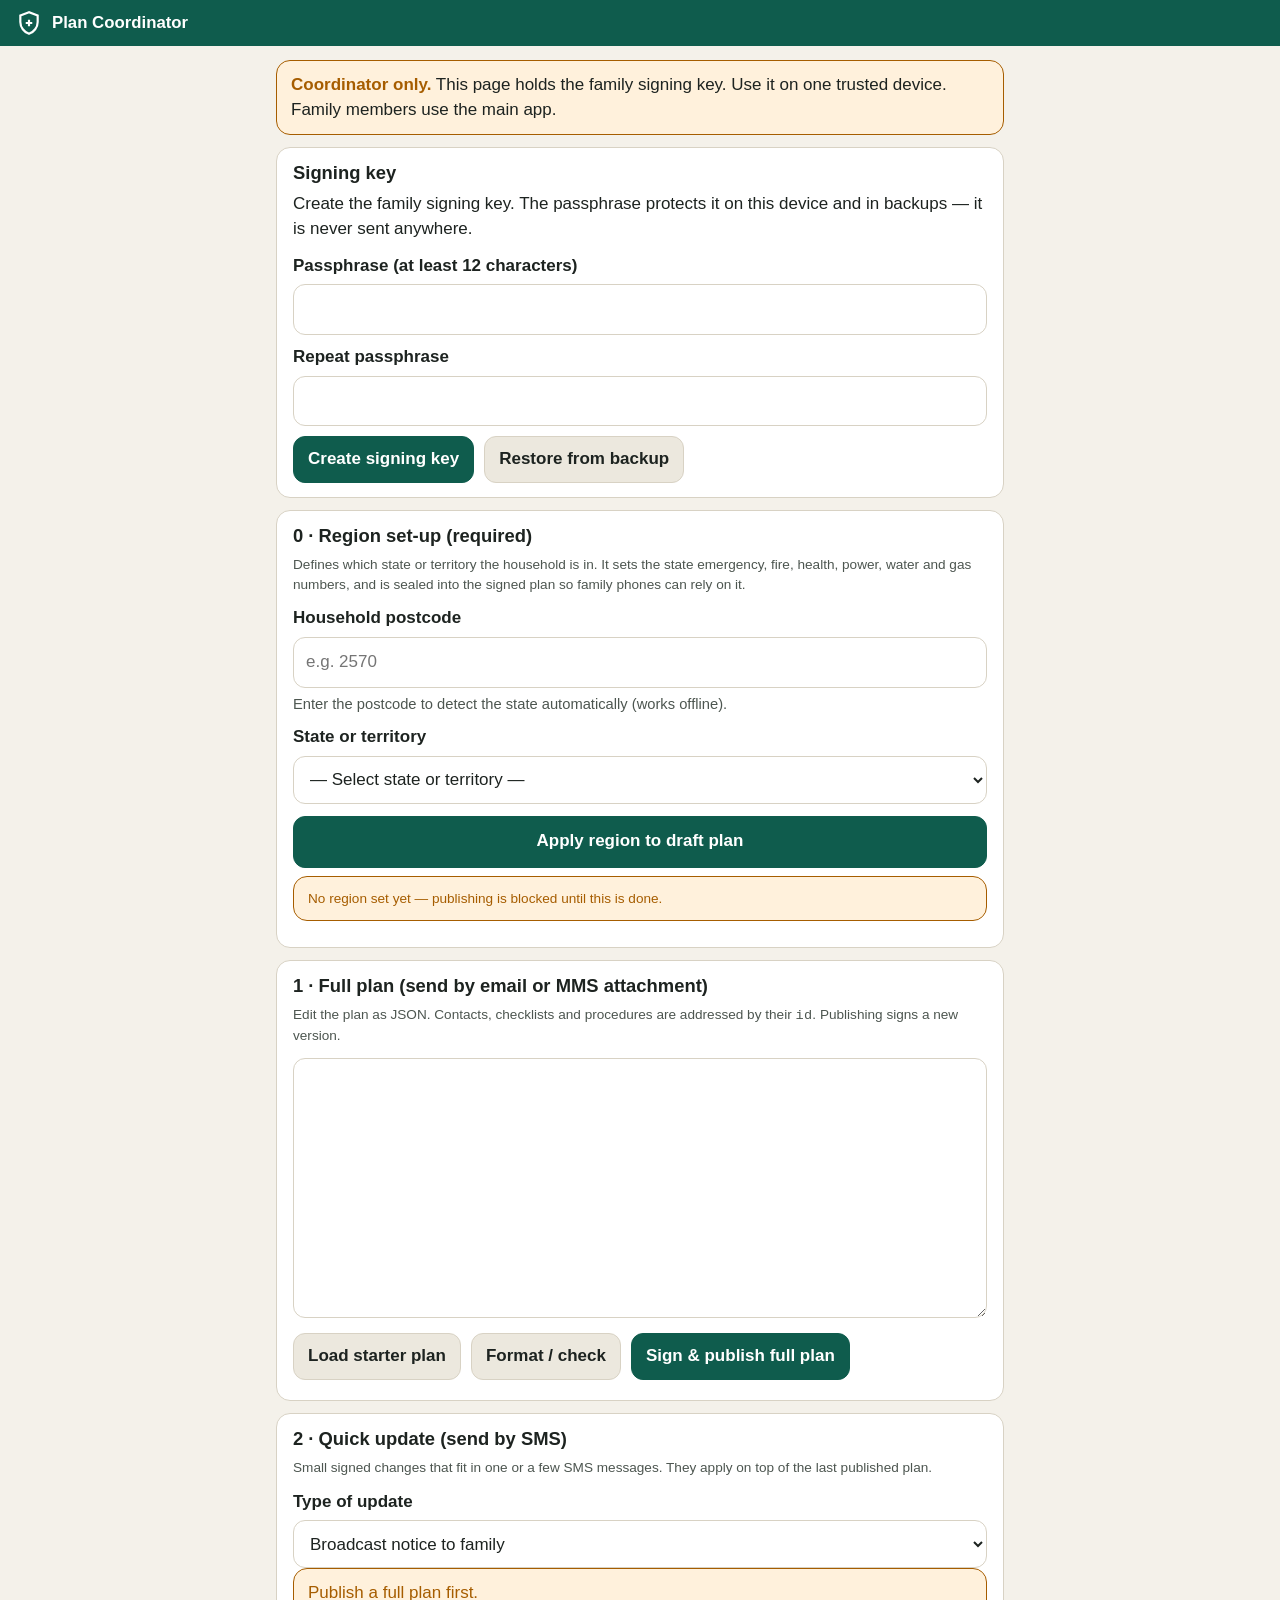
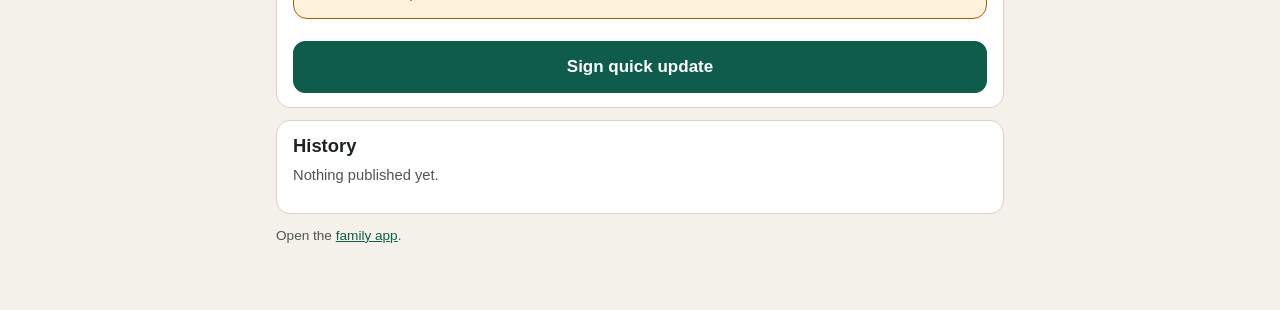
==== coordinator.html @ 1589eb36 "Family Cyber Ready v1.2 — offline family incident plan PWA Co-Authored-By: Claude Opus 5.5 <noreply@" ====
<!doctype html>
<html lang="en-AU">
<head>
<meta charset="utf-8">
<meta name="viewport" content="width=device-width, initial-scale=1, viewport-fit=cover">
<title>Plan Coordinator</title>
<meta name="theme-color" content="#0f5c4d">
<meta name="robots" content="noindex">
<meta http-equiv="Content-Security-Policy" content="default-src 'self'; script-src 'self'; style-src 'self' 'unsafe-inline'; img-src 'self' data:; connect-src 'self'; object-src 'none'; base-uri 'none'">
<link rel="icon" href="icons/icon-192.png">
<link rel="stylesheet" href="styles.css">
<style>body{padding-bottom:30px} textarea.code{font-family:ui-monospace,Menlo,Consolas,monospace;font-size:13px;min-height:260px} textarea.out{font-family:ui-monospace,Menlo,Consolas,monospace;font-size:12px;min-height:110px;word-break:break-all}</style>
</head>
<body>
<header class="top">
  <svg width="26" height="26" viewBox="0 0 24 24" fill="none" stroke="currentColor" stroke-width="2" aria-hidden="true"><path d="M12 2 4 5v6c0 5 3.4 9.4 8 11 4.6-1.6 8-6 8-11V5l-8-3z"/><path d="M9 12h6M12 9v6"/></svg>
  <div class="title">Plan Coordinator</div>
  <div class="ver" id="hdr"></div>
</header>
<main>
  <div class="banner warn"><b>Coordinator only.</b> <span class="t">This page holds the family signing key. Use it on one trusted device. Family members use the main app.</span></div>

  <section class="card" id="keycard"></section>

  <section class="card" id="regioncard">
    <h2>0 · Region set-up (required)</h2>
    <p class="muted small">Defines which state or territory the household is in. It sets the state emergency, fire, health, power, water and gas numbers, and is sealed into the signed plan so family phones can rely on it.</p>
    <label class="field" for="rpost">Household postcode</label>
    <input type="text" id="rpost" inputmode="numeric" maxlength="4" placeholder="e.g. 2570" autocomplete="postal-code">
    <div id="rdetect" class="small" style="margin-top:6px"></div>
    <label class="field" for="rstate">State or territory</label>
    <select id="rstate"></select>
    <div id="rproviders"></div>
    <button class="primary block" style="margin-top:12px" data-act="applyregion">Apply region to draft plan</button>
    <div id="rstatus" class="small" style="margin-top:8px"></div>
  </section>

  <section class="card" id="plancard">
    <h2>1 · Full plan (send by email or MMS attachment)</h2>
    <p class="muted small">Edit the plan as JSON. Contacts, checklists and procedures are addressed by their <span class="mono">id</span>. Publishing signs a new version.</p>
    <textarea class="code" id="draft" spellcheck="false" autocapitalize="off"></textarea>
    <div class="row wrap" style="margin-top:8px">
      <button data-act="starter">Load starter plan</button>
      <button data-act="format">Format / check</button>
      <button class="primary" data-act="publish">Sign &amp; publish full plan</button>
    </div>
    <div id="draftmsg" class="small" style="margin-top:6px"></div>
  </section>

  <section class="card" id="quickcard">
    <h2>2 · Quick update (send by SMS)</h2>
    <p class="muted small">Small signed changes that fit in one or a few SMS messages. They apply on top of the last published plan.</p>
    <label class="field" for="qtype">Type of update</label>
    <select id="qtype">
      <option value="notice">Broadcast notice to family</option>
      <option value="phone">Change a contact's phone number</option>
      <option value="meet">Change the active meeting point</option>
      <option value="raw">Advanced: raw operations</option>
    </select>
    <div id="qform"></div>
    <button class="primary block" style="margin-top:10px" data-act="quick">Sign quick update</button>
  </section>

  <section class="card hidden" id="outcard">
    <h2 id="outtitle">Signed output</h2>
    <div id="outmeta" class="small muted"></div>
    <textarea class="out" id="out" readonly></textarea>
    <div class="row wrap" style="margin-top:8px">
      <button data-act="copy">Copy</button>
      <button data-act="share">Share…</button>
      <button data-act="savefile">Save .fcr file</button>
      <a class="btn" id="smslink" href="#">Open SMS</a>
      <a class="btn" id="maillink" href="#">Open email</a>
    </div>
    <p class="small muted" style="margin-top:8px">Send full plans as an <b>attachment</b> (the .fcr file). Send quick updates as SMS text. Family apps reject anything not signed by this key, so the channel itself does not need to be trusted.</p>
  </section>

  <section class="card"><h2>History</h2><div id="history" class="small"></div></section>
  <p class="small muted">Open the <a href="./">family app</a>.</p>
</main>
<script src="fcr-core.js"></script>
<script src="starter-plan.js"></script>
<script src="regions.js"></script>
<script src="coordinator.js"></script>
</body>
</html>
---- styles.css ----
:root {
  --bg: #f4f1ea; --surface: #ffffff; --surface-2: #ece8de; --ink: #1d2320; --ink-2: #4d5650; --line: #d8d2c4;
  --accent: #0f5c4d; --accent-ink: #ffffff; --warn: #a65d00; --warn-bg: #fff1dc; --urgent: #b3261e; --urgent-bg: #fde7e5;
  --ok: #1f7a3a; --ok-bg: #e2f3e6; --info-bg: #e3eef0;
  --radius: 14px; --tap: 52px;
  font-family: -apple-system, "SF Pro Text", "Segoe UI", Roboto, "Helvetica Neue", Arial, sans-serif;
  color-scheme: light dark;
}
@media (prefers-color-scheme: dark) {
  :root:not([data-theme="light"]) {
    --bg: #111513; --surface: #1a201d; --surface-2: #232a26; --ink: #ecefe9; --ink-2: #a9b3ac; --line: #2f3833;
    --accent: #5cc4a8; --accent-ink: #0b1411; --warn: #f0b05a; --warn-bg: #33270f; --urgent: #ff8a80; --urgent-bg: #3a1714;
    --ok: #79d08f; --ok-bg: #163021; --info-bg: #17292c;
  }
}
:root[data-theme="dark"] {
  --bg: #111513; --surface: #1a201d; --surface-2: #232a26; --ink: #ecefe9; --ink-2: #a9b3ac; --line: #2f3833;
  --accent: #5cc4a8; --accent-ink: #0b1411; --warn: #f0b05a; --warn-bg: #33270f; --urgent: #ff8a80; --urgent-bg: #3a1714;
  --ok: #79d08f; --ok-bg: #163021; --info-bg: #17292c;
}
* { box-sizing: border-box; }
html, body { margin: 0; background: var(--bg); color: var(--ink); }
body { font-size: 17px; line-height: 1.45; -webkit-text-size-adjust: 100%; padding-bottom: calc(84px + env(safe-area-inset-bottom)); }
a { color: var(--accent); }
h1, h2, h3 { line-height: 1.2; margin: 0 0 .5rem; }
h1 { font-size: 1.35rem; } h2 { font-size: 1.15rem; } h3 { font-size: 1rem; }
p { margin: .25rem 0 .75rem; }
.muted { color: var(--ink-2); font-size: .92rem; }
.small { font-size: .85rem; }
.mono { font-family: ui-monospace, "SF Mono", Menlo, Consolas, monospace; letter-spacing: .02em; }

header.top { position: sticky; top: 0; z-index: 5; background: var(--accent); color: var(--accent-ink);
  padding: calc(10px + env(safe-area-inset-top)) 16px 10px; display: flex; align-items: center; gap: 10px; }
header.top .title { font-weight: 700; font-size: 1.05rem; flex: 1; min-width: 0; overflow: hidden; text-overflow: ellipsis; white-space: nowrap; }
header.top .ver { font-size: .78rem; opacity: .9; text-align: right; }
main { max-width: 760px; margin: 0 auto; padding: 14px 16px 24px; }

.card { background: var(--surface); border: 1px solid var(--line); border-radius: var(--radius); padding: 14px 16px; margin: 0 0 12px; }
.card.tight { padding: 10px 14px; }
.banner { border-radius: var(--radius); padding: 12px 14px; margin: 0 0 12px; border: 1px solid transparent; }
.banner.info { background: var(--info-bg); }
.banner.warn { background: var(--warn-bg); color: var(--warn); border-color: var(--warn); }
.banner.urgent { background: var(--urgent-bg); color: var(--urgent); border-color: var(--urgent); }
.banner.ok { background: var(--ok-bg); color: var(--ok); }
.banner .t { color: var(--ink); }
.row { display: flex; gap: 10px; align-items: center; }
.row.wrap { flex-wrap: wrap; }
.grow { flex: 1; min-width: 0; }

button, .btn { appearance: none; border: 1px solid var(--line); background: var(--surface-2); color: var(--ink);
  border-radius: 12px; min-height: 44px; padding: 10px 14px; font: inherit; font-weight: 600; cursor: pointer;
  display: inline-flex; align-items: center; justify-content: center; gap: 6px; text-decoration: none; }
button.primary, .btn.primary { background: var(--accent); color: var(--accent-ink); border-color: var(--accent); }
button.danger { color: var(--urgent); border-color: var(--urgent); background: transparent; }
button.block, .btn.block { width: 100%; min-height: var(--tap); }
button:disabled { opacity: .5; }
input[type=text], input[type=search], input[type=password], textarea, select {
  width: 100%; font: inherit; color: var(--ink); background: var(--surface); border: 1px solid var(--line);
  border-radius: 12px; padding: 12px; min-height: 48px; }
textarea { min-height: 130px; resize: vertical; }
label.field { display: block; font-weight: 600; margin: 10px 0 6px; }

nav.tabs { position: fixed; left: 0; right: 0; bottom: 0; z-index: 6; background: var(--surface); border-top: 1px solid var(--line);
  display: grid; grid-template-columns: repeat(5, 1fr); padding-bottom: env(safe-area-inset-bottom); }
nav.tabs a { display: flex; flex-direction: column; align-items: center; justify-content: center; gap: 2px; min-height: 62px;
  color: var(--ink-2); text-decoration: none; font-size: .74rem; font-weight: 600; }
nav.tabs a svg { width: 24px; height: 24px; }
nav.tabs a[aria-current="page"] { color: var(--accent); }

.list { list-style: none; margin: 0; padding: 0; }
.check { display: flex; gap: 12px; align-items: flex-start; padding: 12px 2px; border-bottom: 1px solid var(--line); cursor: pointer; }
.check:last-child { border-bottom: 0; }
.check input { width: 26px; height: 26px; margin: 1px 0 0; accent-color: var(--accent); flex: none; }
.check.done .txt { color: var(--ink-2); text-decoration: line-through; }
.progress { height: 8px; background: var(--surface-2); border-radius: 99px; overflow: hidden; margin: 6px 0 2px; }
.progress > i { display: block; height: 100%; background: var(--accent); }

.contact { display: flex; gap: 10px; align-items: center; padding: 10px 0; border-bottom: 1px solid var(--line); }
.contact:last-child { border-bottom: 0; }
.contact .name { font-weight: 650; }
.contact .num { font-variant-numeric: tabular-nums; }
.iconbtn { min-width: 48px; min-height: 48px; padding: 0; border-radius: 50%; }
.iconbtn svg { width: 22px; height: 22px; }
.group-h { font-size: .8rem; text-transform: uppercase; letter-spacing: .06em; color: var(--ink-2); margin: 16px 2px 6px; font-weight: 700; }

details.proc { background: var(--surface); border: 1px solid var(--line); border-radius: var(--radius); margin: 0 0 10px; }
details.proc summary { padding: 14px 16px; font-weight: 650; cursor: pointer; list-style: none; min-height: var(--tap); }
details.proc summary::-webkit-details-marker { display: none; }
details.proc summary::after { content: "+"; float: right; color: var(--ink-2); }
details.proc[open] summary::after { content: "–"; }
details.proc ol { margin: 0; padding: 0 18px 14px 38px; }
details.proc li { margin: 0 0 8px; }

.pill { display: inline-block; font-size: .75rem; font-weight: 700; padding: 3px 9px; border-radius: 99px; background: var(--surface-2); color: var(--ink-2); }
.pill.ok { background: var(--ok-bg); color: var(--ok); }
.pill.warn { background: var(--warn-bg); color: var(--warn); }
.pill.urgent { background: var(--urgent-bg); color: var(--urgent); }
.fp { font-family: ui-monospace, Menlo, Consolas, monospace; font-size: 1.35rem; font-weight: 700; letter-spacing: .06em; text-align: center;
  padding: 12px; border-radius: 12px; background: var(--surface-2); margin: 8px 0; word-break: break-all; }
.grid2 { display: grid; grid-template-columns: 1fr 1fr; gap: 10px; }
.scenario-btn { min-height: 64px; text-align: left; justify-content: flex-start; }

dialog { border: 0; border-radius: 18px; padding: 0; width: min(560px, calc(100vw - 24px)); max-height: calc(100vh - 40px);
  background: var(--surface); color: var(--ink); box-shadow: 0 20px 60px rgba(0,0,0,.35); }
dialog::backdrop { background: rgba(0,0,0,.45); }
dialog .dlg { padding: 18px; overflow: auto; max-height: calc(100vh - 40px); }
.result { border-left: 4px solid var(--line); padding: 6px 10px; margin: 8px 0; background: var(--surface-2); border-radius: 0 10px 10px 0; }
.result.ok { border-color: var(--ok); } .result.error { border-color: var(--urgent); } .result.pending, .result.old { border-color: var(--warn); }
.result ul { margin: 4px 0 0; padding-left: 18px; font-size: .9rem; }
.hidden { display: none !important; }
#print-all { display: none; }

@media print {
  body { padding: 0; background: #fff; color: #000; font-size: 11pt; }
  header.top, nav.tabs, main, dialog { display: none !important; }
  #print-all { display: block; padding: 0 8mm; }
  #print-all h1 { font-size: 16pt; } #print-all h2 { font-size: 13pt; margin-top: 14pt; border-bottom: 1px solid #000; }
  #print-all table { width: 100%; border-collapse: collapse; } #print-all td { border-bottom: 1px solid #bbb; padding: 3pt 4pt; vertical-align: top; }
  #print-all .box { display: inline-block; width: 10pt; height: 10pt; border: 1px solid #000; margin-right: 6pt; }
  #print-all section { break-inside: avoid; }
}
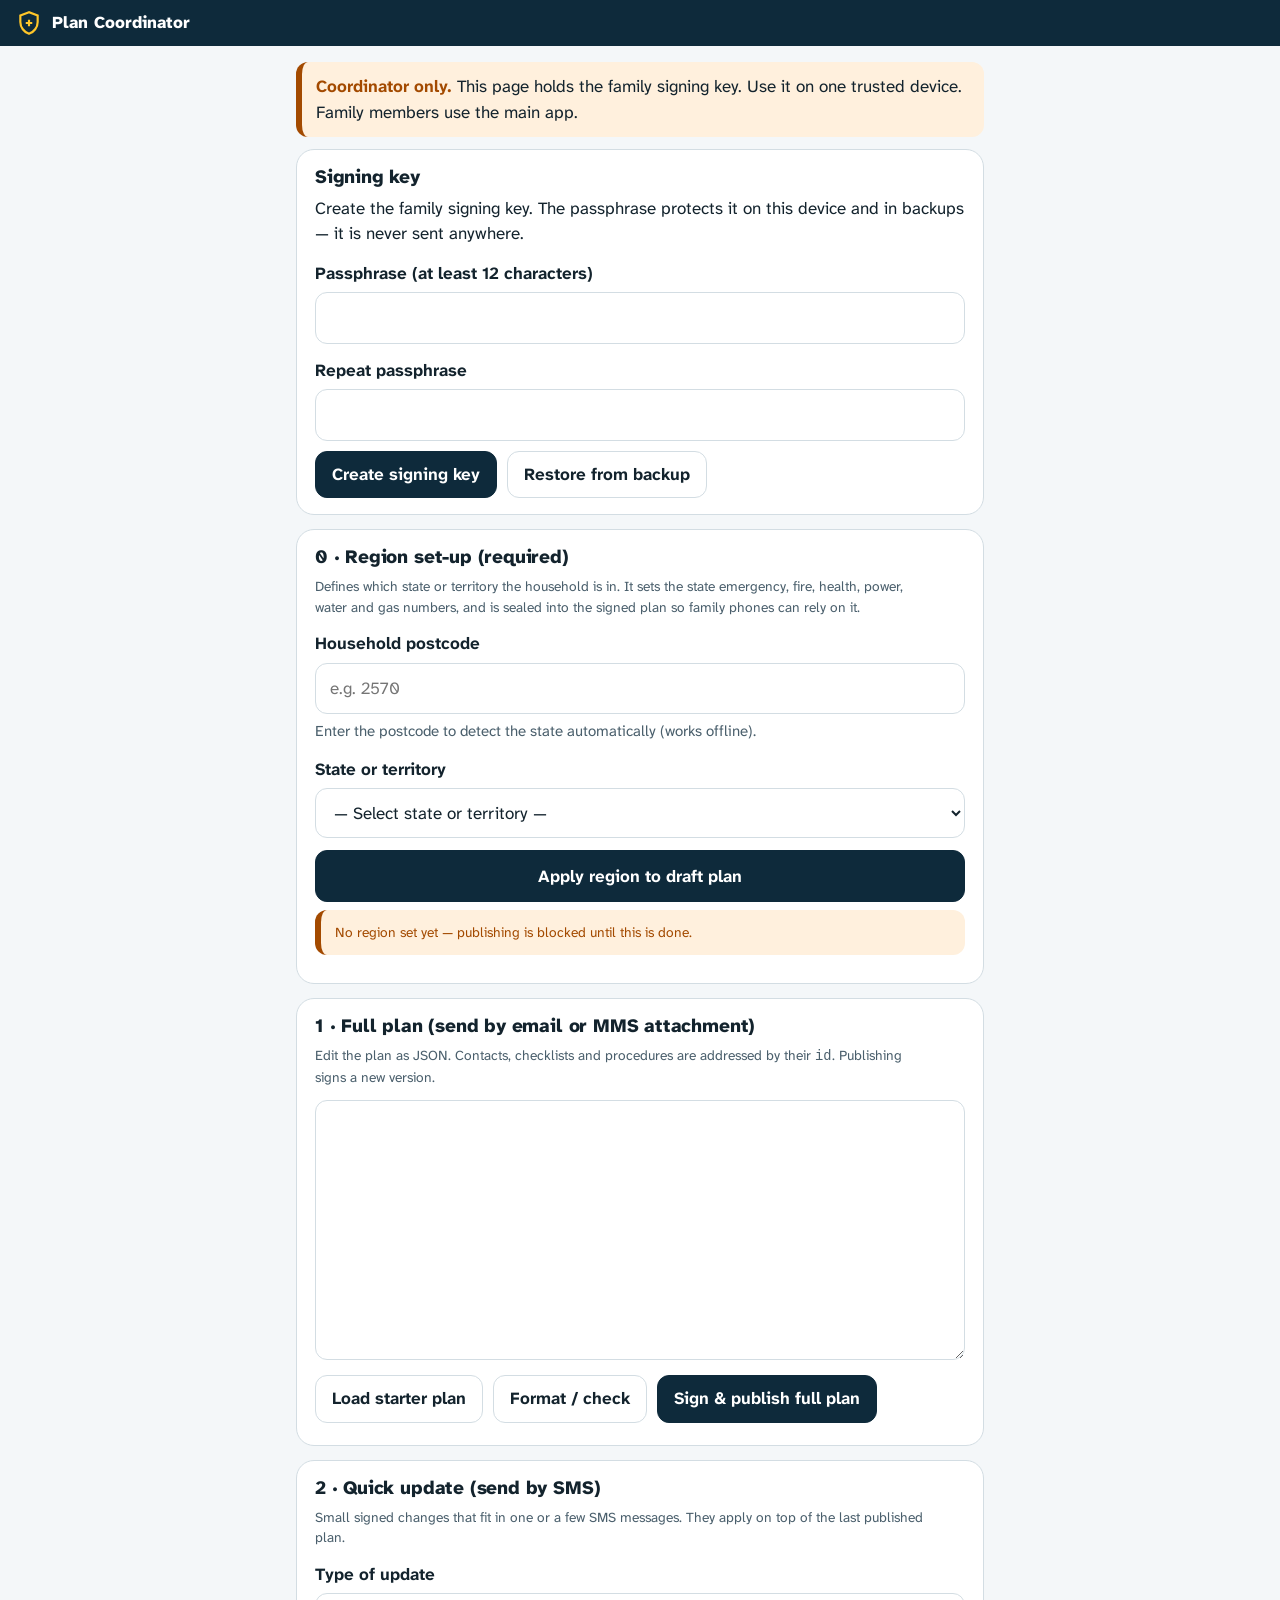
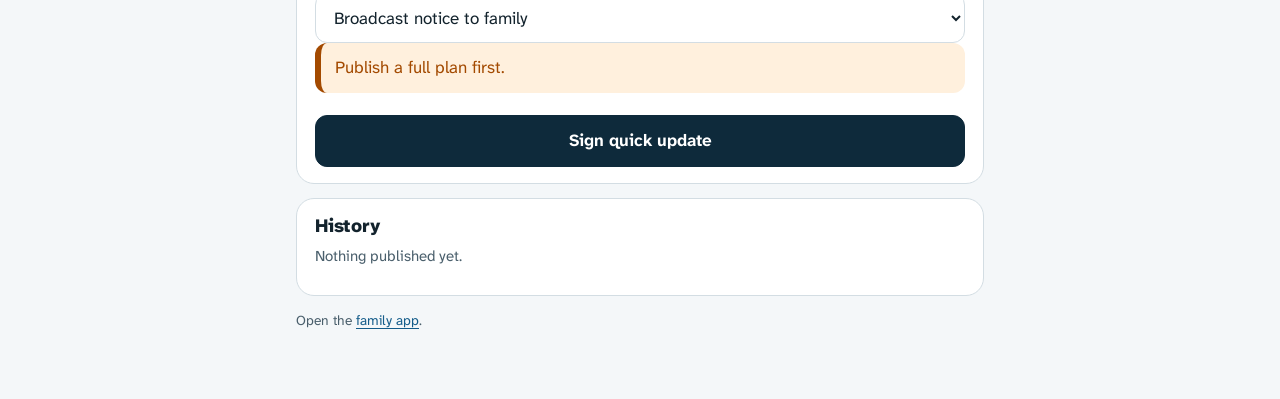
==== commit 76e444c8: "v1.4: redesigned interface, clearer front page, Australia-only statement - New design system: night-" ====
--- a/coordinator.html
+++ b/coordinator.html
@@ -4,7 +4,7 @@
 <meta charset="utf-8">
 <meta name="viewport" content="width=device-width, initial-scale=1, viewport-fit=cover">
 <title>Plan Coordinator</title>
-<meta name="theme-color" content="#0f5c4d">
+<meta name="theme-color" content="#0E2A3B">
 <meta name="robots" content="noindex">
 <meta http-equiv="Content-Security-Policy" content="default-src 'self'; script-src 'self'; style-src 'self' 'unsafe-inline'; img-src 'self' data:; connect-src 'self'; object-src 'none'; base-uri 'none'">
 <link rel="icon" href="icons/icon-192.png">
@@ -55,6 +55,8 @@
       <option value="notice">Broadcast notice to family</option>
       <option value="phone">Change a contact's phone number</option>
       <option value="meet">Change the active meeting point</option>
+      <option value="check">Record an equipment / supplies check</option>
+      <option value="roles">Assign family roles</option>
       <option value="raw">Advanced: raw operations</option>
     </select>
     <div id="qform"></div>
@@ -80,6 +82,7 @@
 </main>
 <script src="fcr-core.js"></script>
 <script src="starter-plan.js"></script>
+<script src="starter-hazards.js"></script>
 <script src="regions.js"></script>
 <script src="coordinator.js"></script>
 </body>
--- a/styles.css
+++ b/styles.css
@@ -1,120 +1,170 @@
+/* Family Cyber Ready — design system
+ * Night-navy base, signal-yellow accent used sparingly, Australian Warning System colours for status.
+ * Type: Atkinson Hyperlegible Next (SIL OFL), self-hosted for offline use. */
+@font-face { font-family: 'AHN'; src: url('fonts/ahn-400.woff2') format('woff2'); font-weight: 400; font-display: swap; }
+@font-face { font-family: 'AHN'; src: url('fonts/ahn-700.woff2') format('woff2'); font-weight: 700; font-display: swap; }
+@font-face { font-family: 'AHN'; src: url('fonts/ahn-800.woff2') format('woff2'); font-weight: 800; font-display: swap; }
+
 :root {
-  --bg: #f4f1ea; --surface: #ffffff; --surface-2: #ece8de; --ink: #1d2320; --ink-2: #4d5650; --line: #d8d2c4;
-  --accent: #0f5c4d; --accent-ink: #ffffff; --warn: #a65d00; --warn-bg: #fff1dc; --urgent: #b3261e; --urgent-bg: #fde7e5;
-  --ok: #1f7a3a; --ok-bg: #e2f3e6; --info-bg: #e3eef0;
-  --radius: 14px; --tap: 52px;
-  font-family: -apple-system, "SF Pro Text", "Segoe UI", Roboto, "Helvetica Neue", Arial, sans-serif;
+  --navy: #0E2A3B; --navy-2: #163A50; --signal: #FFC629; --signal-ink: #1B1400;
+  --bg: #F4F7F9; --surface: #FFFFFF; --surface-2: #E8EEF2; --ink: #13232D; --ink-2: #4A5F6C; --line: #D3DDE3;
+  --accent: #0E2A3B; --accent-ink: #FFFFFF; --link: #145C8A;
+  --ok: #2D7A57; --ok-bg: #E3F2EA; --warn: #A34A00; --warn-bg: #FFF0DD; --urgent: #C1121F; --urgent-bg: #FCE6E7; --info-bg: #E6F0F6;
+  --focus: #FFC629;
+  --r-lg: 18px; --r-md: 12px; --r-sm: 8px; --tap: 52px;
+  font-family: 'AHN', 'Atkinson Hyperlegible', system-ui, -apple-system, 'Segoe UI', Roboto, sans-serif;
   color-scheme: light dark;
 }
 @media (prefers-color-scheme: dark) {
   :root:not([data-theme="light"]) {
-    --bg: #111513; --surface: #1a201d; --surface-2: #232a26; --ink: #ecefe9; --ink-2: #a9b3ac; --line: #2f3833;
-    --accent: #5cc4a8; --accent-ink: #0b1411; --warn: #f0b05a; --warn-bg: #33270f; --urgent: #ff8a80; --urgent-bg: #3a1714;
-    --ok: #79d08f; --ok-bg: #163021; --info-bg: #17292c;
+    --bg: #071820; --surface: #0F2633; --surface-2: #183545; --ink: #EAF1F5; --ink-2: #9FB4C0; --line: #234556;
+    --accent: #FFC629; --accent-ink: #1B1400; --link: #8FCBF0;
+    --ok: #6FD3A0; --ok-bg: #12362A; --warn: #FFB25C; --warn-bg: #3A2610; --urgent: #FF8A8F; --urgent-bg: #3E1418; --info-bg: #13303F;
   }
 }
 :root[data-theme="dark"] {
-  --bg: #111513; --surface: #1a201d; --surface-2: #232a26; --ink: #ecefe9; --ink-2: #a9b3ac; --line: #2f3833;
-  --accent: #5cc4a8; --accent-ink: #0b1411; --warn: #f0b05a; --warn-bg: #33270f; --urgent: #ff8a80; --urgent-bg: #3a1714;
-  --ok: #79d08f; --ok-bg: #163021; --info-bg: #17292c;
+  --bg: #071820; --surface: #0F2633; --surface-2: #183545; --ink: #EAF1F5; --ink-2: #9FB4C0; --line: #234556;
+  --accent: #FFC629; --accent-ink: #1B1400; --link: #8FCBF0;
+  --ok: #6FD3A0; --ok-bg: #12362A; --warn: #FFB25C; --warn-bg: #3A2610; --urgent: #FF8A8F; --urgent-bg: #3E1418; --info-bg: #13303F;
 }
+
 * { box-sizing: border-box; }
 html, body { margin: 0; background: var(--bg); color: var(--ink); }
-body { font-size: 17px; line-height: 1.45; -webkit-text-size-adjust: 100%; padding-bottom: calc(84px + env(safe-area-inset-bottom)); }
-a { color: var(--accent); }
-h1, h2, h3 { line-height: 1.2; margin: 0 0 .5rem; }
-h1 { font-size: 1.35rem; } h2 { font-size: 1.15rem; } h3 { font-size: 1rem; }
-p { margin: .25rem 0 .75rem; }
-.muted { color: var(--ink-2); font-size: .92rem; }
-.small { font-size: .85rem; }
-.mono { font-family: ui-monospace, "SF Mono", Menlo, Consolas, monospace; letter-spacing: .02em; }
+body { font-size: 17px; line-height: 1.5; -webkit-text-size-adjust: 100%; -webkit-font-smoothing: antialiased; padding-bottom: calc(80px + env(safe-area-inset-bottom)); }
+a { color: var(--link); text-underline-offset: 3px; }
+h1, h2, h3 { line-height: 1.15; margin: 0 0 .5rem; letter-spacing: -0.01em; }
+h1 { font-size: 1.6rem; font-weight: 800; }
+h2 { font-size: 1.18rem; font-weight: 800; }
+h3 { font-size: 1rem; font-weight: 700; }
+p { margin: .25rem 0 .75rem; max-width: 68ch; }
+.muted { color: var(--ink-2); font-size: .94rem; }
+.small { font-size: .86rem; }
+.mono { font-family: ui-monospace, 'SF Mono', Menlo, Consolas, monospace; }
+:focus-visible { outline: 3px solid var(--focus); outline-offset: 2px; border-radius: 6px; }
 
-header.top { position: sticky; top: 0; z-index: 5; background: var(--accent); color: var(--accent-ink);
+/* Header: a quiet navy bar */
+header.top { position: sticky; top: 0; z-index: 5; background: var(--navy); color: #fff;
   padding: calc(10px + env(safe-area-inset-top)) 16px 10px; display: flex; align-items: center; gap: 10px; }
-header.top .title { font-weight: 700; font-size: 1.05rem; flex: 1; min-width: 0; overflow: hidden; text-overflow: ellipsis; white-space: nowrap; }
-header.top .ver { font-size: .78rem; opacity: .9; text-align: right; }
-main { max-width: 760px; margin: 0 auto; padding: 14px 16px 24px; }
+header.top svg { color: var(--signal); flex: none; }
+header.top .title { font-weight: 800; font-size: 1.05rem; flex: 1; min-width: 0; overflow: hidden; text-overflow: ellipsis; white-space: nowrap; }
+header.top .ver { font-size: .76rem; line-height: 1.25; opacity: .85; text-align: right; }
+main { max-width: 720px; margin: 0 auto; padding: 16px 16px 28px; }
 
-.card { background: var(--surface); border: 1px solid var(--line); border-radius: var(--radius); padding: 14px 16px; margin: 0 0 12px; }
-.card.tight { padding: 10px 14px; }
-.banner { border-radius: var(--radius); padding: 12px 14px; margin: 0 0 12px; border: 1px solid transparent; }
-.banner.info { background: var(--info-bg); }
-.banner.warn { background: var(--warn-bg); color: var(--warn); border-color: var(--warn); }
-.banner.urgent { background: var(--urgent-bg); color: var(--urgent); border-color: var(--urgent); }
-.banner.ok { background: var(--ok-bg); color: var(--ok); }
+/* Hero: the one bold element — road-sign type on navy with a signal band */
+.hero { background-color: var(--navy); color: #fff; margin: -16px -16px 18px; padding: 28px 20px 26px; position: relative; }
+.hero.has-art { background-image: linear-gradient(90deg, rgba(14,42,59,.96) 0%, rgba(14,42,59,.82) 45%, rgba(14,42,59,.1) 100%), url('img/hero.webp'); background-size: cover; background-position: 70% center; }
+@media (max-width: 719px) { .hero.has-art { background-image: linear-gradient(180deg, rgba(14,42,59,0) 0%, rgba(14,42,59,.85) 48%, var(--navy) 62%), url('img/hero.webp'); background-size: 175% auto; background-position: 80% top; background-repeat: no-repeat; padding-top: 170px; } }
+.hero::after { content: ''; position: absolute; left: 0; right: 0; bottom: 0; height: 8px; background: var(--signal); }
+.hero h1 { font-size: clamp(2rem, 8.4vw, 2.9rem); line-height: 1.02; letter-spacing: -0.025em; margin: 0 0 14px; max-width: 14ch; }
+.hero p { color: #D6E3EA; font-size: 1.05rem; max-width: 40ch; }
+.hero .where { display: inline-flex; align-items: center; gap: 8px; background: rgba(255,255,255,.08); border: 1px solid rgba(255,255,255,.18);
+  color: #fff; border-radius: 999px; padding: 6px 12px 6px 8px; font-size: .9rem; font-weight: 700; margin: 0 0 16px; }
+.hero .where svg { width: 20px; height: 20px; color: var(--signal); }
+.hero .actions { display: grid; gap: 10px; margin-top: 18px; max-width: 420px; }
+.hero .btn.primary { background: var(--signal); color: var(--signal-ink); border-color: var(--signal); }
+.hero .btn.ghost { background: transparent; color: #fff; border-color: rgba(255,255,255,.4); }
+
+/* Coverage list: plain rows with a rule, not cards */
+.covers { list-style: none; margin: 4px 0 18px; padding: 0; }
+.covers li { display: grid; grid-template-columns: 28px 1fr; gap: 12px; padding: 12px 2px; border-bottom: 1px solid var(--line); }
+.covers li:last-child { border-bottom: 0; }
+.covers svg { width: 24px; height: 24px; color: var(--ink); margin-top: 2px; }
+.covers b { display: block; font-size: 1.02rem; }
+.covers span { color: var(--ink-2); font-size: .95rem; }
+.section-h { font-size: 1.25rem; margin: 6px 2px 4px; }
+
+.card { background: var(--surface); border: 1px solid var(--line); border-radius: var(--r-lg); padding: 16px 18px; margin: 0 0 14px; }
+.card.tight { padding: 6px 16px; }
+.banner { border-radius: var(--r-md); padding: 12px 14px; margin: 0 0 12px; border-left: 6px solid transparent; background: var(--surface); }
+.banner.info { background: var(--info-bg); border-left-color: var(--link); }
+.banner.warn { background: var(--warn-bg); color: var(--warn); border-left-color: var(--warn); }
+.banner.urgent { background: var(--urgent-bg); color: var(--urgent); border-left-color: var(--urgent); }
+.banner.ok { background: var(--ok-bg); color: var(--ok); border-left-color: var(--ok); }
 .banner .t { color: var(--ink); }
 .row { display: flex; gap: 10px; align-items: center; }
 .row.wrap { flex-wrap: wrap; }
 .grow { flex: 1; min-width: 0; }
 
-button, .btn { appearance: none; border: 1px solid var(--line); background: var(--surface-2); color: var(--ink);
-  border-radius: 12px; min-height: 44px; padding: 10px 14px; font: inherit; font-weight: 600; cursor: pointer;
-  display: inline-flex; align-items: center; justify-content: center; gap: 6px; text-decoration: none; }
+button, .btn { appearance: none; border: 1.5px solid var(--line); background: var(--surface); color: var(--ink);
+  border-radius: var(--r-md); min-height: 46px; padding: 10px 16px; font: inherit; font-weight: 700; cursor: pointer;
+  display: inline-flex; align-items: center; justify-content: center; gap: 8px; text-decoration: none; transition: background-color .15s, border-color .15s; }
+button:hover, .btn:hover { border-color: var(--ink-2); }
+button:active, .btn:active { transform: translateY(1px); }
 button.primary, .btn.primary { background: var(--accent); color: var(--accent-ink); border-color: var(--accent); }
 button.danger { color: var(--urgent); border-color: var(--urgent); background: transparent; }
 button.block, .btn.block { width: 100%; min-height: var(--tap); }
-button:disabled { opacity: .5; }
+button:disabled { opacity: .45; cursor: not-allowed; }
 input[type=text], input[type=search], input[type=password], textarea, select {
-  width: 100%; font: inherit; color: var(--ink); background: var(--surface); border: 1px solid var(--line);
-  border-radius: 12px; padding: 12px; min-height: 48px; }
+  width: 100%; font: inherit; color: var(--ink); background: var(--surface); border: 1.5px solid var(--line);
+  border-radius: var(--r-md); padding: 12px 14px; min-height: 50px; }
+input:focus, textarea:focus, select:focus { border-color: var(--link); outline: none; box-shadow: 0 0 0 3px color-mix(in srgb, var(--link) 25%, transparent); }
 textarea { min-height: 130px; resize: vertical; }
-label.field { display: block; font-weight: 600; margin: 10px 0 6px; }
+label.field { display: block; font-weight: 700; margin: 14px 0 6px; }
 
-nav.tabs { position: fixed; left: 0; right: 0; bottom: 0; z-index: 6; background: var(--surface); border-top: 1px solid var(--line);
-  display: grid; grid-template-columns: repeat(5, 1fr); padding-bottom: env(safe-area-inset-bottom); }
-nav.tabs a { display: flex; flex-direction: column; align-items: center; justify-content: center; gap: 2px; min-height: 62px;
-  color: var(--ink-2); text-decoration: none; font-size: .74rem; font-weight: 600; }
+/* Bottom navigation: navy, signal bar marks the current tab */
+nav.tabs { position: fixed; left: 0; right: 0; bottom: 0; z-index: 6; background: var(--navy);
+  display: grid; grid-template-columns: repeat(6, 1fr); padding-bottom: env(safe-area-inset-bottom); }
+nav.tabs a { position: relative; display: flex; flex-direction: column; align-items: center; justify-content: center; gap: 3px; min-height: 64px;
+  color: #A9BECA; text-decoration: none; font-size: .72rem; font-weight: 700; }
 nav.tabs a svg { width: 24px; height: 24px; }
-nav.tabs a[aria-current="page"] { color: var(--accent); }
+nav.tabs a[aria-current="page"] { color: #fff; }
+nav.tabs a[aria-current="page"]::before { content: ''; position: absolute; top: 0; left: 22%; right: 22%; height: 4px; border-radius: 0 0 4px 4px; background: var(--signal); }
 
 .list { list-style: none; margin: 0; padding: 0; }
-.check { display: flex; gap: 12px; align-items: flex-start; padding: 12px 2px; border-bottom: 1px solid var(--line); cursor: pointer; }
+.check { display: flex; gap: 14px; align-items: flex-start; padding: 13px 2px; border-bottom: 1px solid var(--line); cursor: pointer; }
 .check:last-child { border-bottom: 0; }
-.check input { width: 26px; height: 26px; margin: 1px 0 0; accent-color: var(--accent); flex: none; }
-.check.done .txt { color: var(--ink-2); text-decoration: line-through; }
-.progress { height: 8px; background: var(--surface-2); border-radius: 99px; overflow: hidden; margin: 6px 0 2px; }
-.progress > i { display: block; height: 100%; background: var(--accent); }
+.check input { width: 26px; height: 26px; margin: 1px 0 0; accent-color: var(--ok); flex: none; }
+.check.done .txt { color: var(--ink-2); text-decoration: line-through; text-decoration-thickness: 1.5px; }
+.progress { height: 8px; background: var(--surface-2); border-radius: 99px; overflow: hidden; margin: 8px 0 4px; }
+.progress > i { display: block; height: 100%; background: var(--ok); border-radius: 99px; }
 
-.contact { display: flex; gap: 10px; align-items: center; padding: 10px 0; border-bottom: 1px solid var(--line); }
+.contact { display: flex; gap: 12px; align-items: center; padding: 12px 0; border-bottom: 1px solid var(--line); }
 .contact:last-child { border-bottom: 0; }
-.contact .name { font-weight: 650; }
-.contact .num { font-variant-numeric: tabular-nums; }
-.iconbtn { min-width: 48px; min-height: 48px; padding: 0; border-radius: 50%; }
+.contact .name { font-weight: 700; }
+.contact .num { font-variant-numeric: tabular-nums; font-size: 1.05rem; }
+.iconbtn { min-width: 50px; min-height: 50px; padding: 0; border-radius: 50%; }
 .iconbtn svg { width: 22px; height: 22px; }
-.group-h { font-size: .8rem; text-transform: uppercase; letter-spacing: .06em; color: var(--ink-2); margin: 16px 2px 6px; font-weight: 700; }
+.iconbtn.primary { background: var(--ok); border-color: var(--ok); color: #fff; }
+.group-h { font-size: .95rem; color: var(--ink-2); margin: 20px 2px 8px; font-weight: 800; letter-spacing: 0; }
 
-details.proc { background: var(--surface); border: 1px solid var(--line); border-radius: var(--radius); margin: 0 0 10px; }
-details.proc summary { padding: 14px 16px; font-weight: 650; cursor: pointer; list-style: none; min-height: var(--tap); }
+details.proc { background: var(--surface); border: 1px solid var(--line); border-radius: var(--r-lg); margin: 0 0 10px; }
+details.proc summary { padding: 15px 18px; font-weight: 700; cursor: pointer; list-style: none; min-height: var(--tap); display: flex; align-items: center; gap: 10px; }
 details.proc summary::-webkit-details-marker { display: none; }
-details.proc summary::after { content: "+"; float: right; color: var(--ink-2); }
-details.proc[open] summary::after { content: "–"; }
-details.proc ol { margin: 0; padding: 0 18px 14px 38px; }
-details.proc li { margin: 0 0 8px; }
+details.proc summary::after { content: ''; margin-left: auto; width: 10px; height: 10px; border-right: 2.5px solid var(--ink-2); border-bottom: 2.5px solid var(--ink-2); transform: rotate(45deg); transition: transform .2s; }
+details.proc[open] summary::after { transform: rotate(225deg); }
+details.proc ol { margin: 0; padding: 0 20px 16px 40px; }
+details.proc li { margin: 0 0 10px; }
 
-.pill { display: inline-block; font-size: .75rem; font-weight: 700; padding: 3px 9px; border-radius: 99px; background: var(--surface-2); color: var(--ink-2); }
+.pill { display: inline-block; font-size: .76rem; font-weight: 800; padding: 3px 10px; border-radius: 99px; background: var(--surface-2); color: var(--ink-2); vertical-align: 1px; }
 .pill.ok { background: var(--ok-bg); color: var(--ok); }
 .pill.warn { background: var(--warn-bg); color: var(--warn); }
 .pill.urgent { background: var(--urgent-bg); color: var(--urgent); }
-.fp { font-family: ui-monospace, Menlo, Consolas, monospace; font-size: 1.35rem; font-weight: 700; letter-spacing: .06em; text-align: center;
-  padding: 12px; border-radius: 12px; background: var(--surface-2); margin: 8px 0; word-break: break-all; }
+.fp { font-family: ui-monospace, Menlo, Consolas, monospace; font-size: 1.4rem; font-weight: 700; letter-spacing: .06em; text-align: center;
+  padding: 14px; border-radius: var(--r-md); background: var(--surface-2); margin: 8px 0; word-break: break-all; }
 .grid2 { display: grid; grid-template-columns: 1fr 1fr; gap: 10px; }
-.scenario-btn { min-height: 64px; text-align: left; justify-content: flex-start; }
+.scenario-btn { min-height: 66px; text-align: left; justify-content: flex-start; line-height: 1.2; border-radius: var(--r-md); }
 
-dialog { border: 0; border-radius: 18px; padding: 0; width: min(560px, calc(100vw - 24px)); max-height: calc(100vh - 40px);
-  background: var(--surface); color: var(--ink); box-shadow: 0 20px 60px rgba(0,0,0,.35); }
-dialog::backdrop { background: rgba(0,0,0,.45); }
-dialog .dlg { padding: 18px; overflow: auto; max-height: calc(100vh - 40px); }
-.result { border-left: 4px solid var(--line); padding: 6px 10px; margin: 8px 0; background: var(--surface-2); border-radius: 0 10px 10px 0; }
+dialog { border: 0; border-radius: 22px; padding: 0; width: min(560px, calc(100vw - 24px)); max-height: calc(100vh - 40px);
+  background: var(--surface); color: var(--ink); box-shadow: 0 24px 64px rgba(7, 24, 32, .45); }
+dialog::backdrop { background: rgba(7, 24, 32, .6); }
+dialog .dlg { padding: 20px; overflow: auto; max-height: calc(100vh - 40px); }
+.result { border-left: 4px solid var(--line); padding: 8px 12px; margin: 8px 0; background: var(--surface-2); border-radius: 0 var(--r-sm) var(--r-sm) 0; }
 .result.ok { border-color: var(--ok); } .result.error { border-color: var(--urgent); } .result.pending, .result.old { border-color: var(--warn); }
 .result ul { margin: 4px 0 0; padding-left: 18px; font-size: .9rem; }
 .hidden { display: none !important; }
 #print-all { display: none; }
 
+@media (min-width: 720px) {
+  .hero { margin: -16px 0 22px; border-radius: 0 0 var(--r-lg) var(--r-lg); padding: 40px 36px 38px; overflow: hidden; }
+  .hero .actions { grid-template-columns: 1fr 1fr; }
+}
+@media (prefers-reduced-motion: reduce) { * { transition: none !important; } }
+
 @media print {
-  body { padding: 0; background: #fff; color: #000; font-size: 11pt; }
+  body { padding: 0; background: #fff; color: #000; font-size: 11pt; font-family: 'AHN', Arial, sans-serif; }
   header.top, nav.tabs, main, dialog { display: none !important; }
   #print-all { display: block; padding: 0 8mm; }
-  #print-all h1 { font-size: 16pt; } #print-all h2 { font-size: 13pt; margin-top: 14pt; border-bottom: 1px solid #000; }
+  #print-all h1 { font-size: 16pt; } #print-all h2 { font-size: 13pt; margin-top: 14pt; border-bottom: 1.5px solid #000; }
   #print-all table { width: 100%; border-collapse: collapse; } #print-all td { border-bottom: 1px solid #bbb; padding: 3pt 4pt; vertical-align: top; }
   #print-all .box { display: inline-block; width: 10pt; height: 10pt; border: 1px solid #000; margin-right: 6pt; }
   #print-all section { break-inside: avoid; }
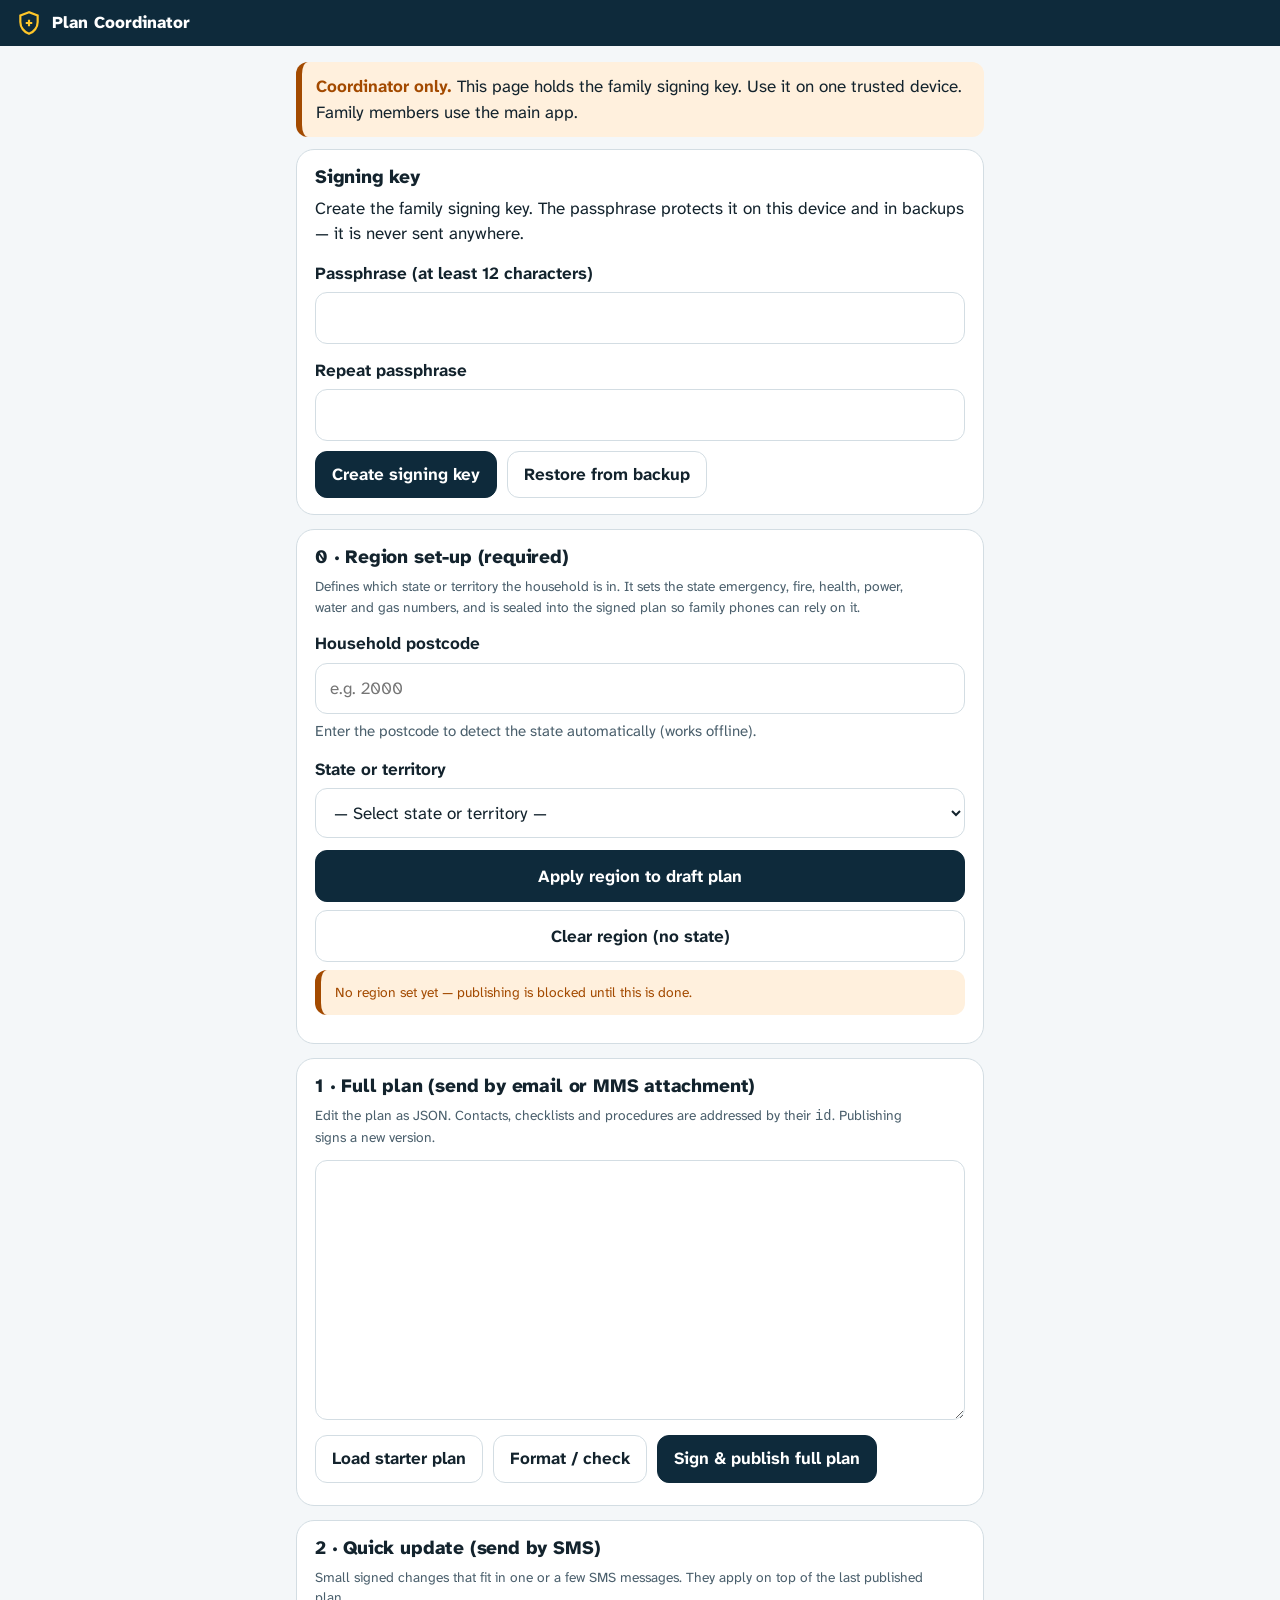
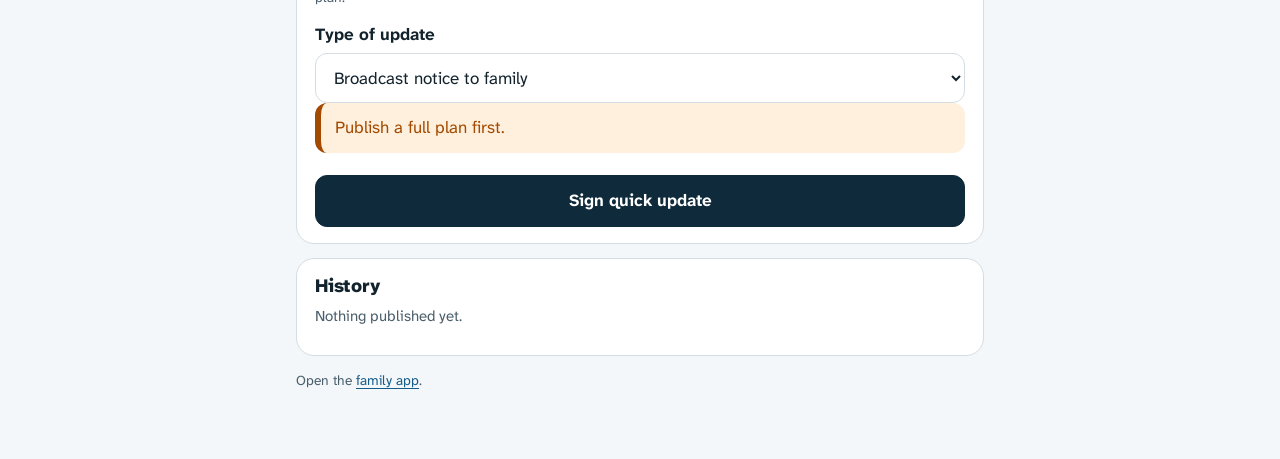
==== commit b22ed958: "v1.4.2: change state, reset phone, clear region; postcode example 2000 - App: Change state (sample p" ====
--- a/coordinator.html
+++ b/coordinator.html
@@ -26,12 +26,13 @@
     <h2>0 · Region set-up (required)</h2>
     <p class="muted small">Defines which state or territory the household is in. It sets the state emergency, fire, health, power, water and gas numbers, and is sealed into the signed plan so family phones can rely on it.</p>
     <label class="field" for="rpost">Household postcode</label>
-    <input type="text" id="rpost" inputmode="numeric" maxlength="4" placeholder="e.g. 2570" autocomplete="postal-code">
+    <input type="text" id="rpost" inputmode="numeric" maxlength="4" placeholder="e.g. 2000" autocomplete="postal-code">
     <div id="rdetect" class="small" style="margin-top:6px"></div>
     <label class="field" for="rstate">State or territory</label>
     <select id="rstate"></select>
     <div id="rproviders"></div>
     <button class="primary block" style="margin-top:12px" data-act="applyregion">Apply region to draft plan</button>
+    <button class="block" style="margin-top:8px" data-act="clearregion">Clear region (no state)</button>
     <div id="rstatus" class="small" style="margin-top:8px"></div>
   </section>
 
--- a/styles.css
+++ b/styles.css
@@ -53,7 +53,7 @@
 /* Hero: the one bold element — road-sign type on navy with a signal band */
 .hero { background-color: var(--navy); color: #fff; margin: -16px -16px 18px; padding: 28px 20px 26px; position: relative; }
 .hero.has-art { background-image: linear-gradient(90deg, rgba(14,42,59,.96) 0%, rgba(14,42,59,.82) 45%, rgba(14,42,59,.1) 100%), url('img/hero.webp'); background-size: cover; background-position: 70% center; }
-@media (max-width: 719px) { .hero.has-art { background-image: linear-gradient(180deg, rgba(14,42,59,0) 0%, rgba(14,42,59,.85) 48%, var(--navy) 62%), url('img/hero.webp'); background-size: 175% auto; background-position: 80% top; background-repeat: no-repeat; padding-top: 170px; } }
+@media (max-width: 719px) { .hero.has-art { background-image: linear-gradient(180deg, rgba(14,42,59,0) 0px, rgba(14,42,59,0) 285px, rgba(14,42,59,.92) 370px, var(--navy) 420px), url('img/hero.webp'); background-size: 190% auto; background-position: 95% 0; background-repeat: no-repeat; padding-top: 335px; } }
 .hero::after { content: ''; position: absolute; left: 0; right: 0; bottom: 0; height: 8px; background: var(--signal); }
 .hero h1 { font-size: clamp(2rem, 8.4vw, 2.9rem); line-height: 1.02; letter-spacing: -0.025em; margin: 0 0 14px; max-width: 14ch; }
 .hero p { color: #D6E3EA; font-size: 1.05rem; max-width: 40ch; }
@@ -156,7 +156,8 @@
 
 @media (min-width: 720px) {
   .hero { margin: -16px 0 22px; border-radius: 0 0 var(--r-lg) var(--r-lg); padding: 40px 36px 38px; overflow: hidden; }
-  .hero .actions { grid-template-columns: 1fr 1fr; }
+  .hero .actions { grid-template-columns: auto auto; justify-content: start; max-width: none; }
+  .hero .actions .btn { width: auto; padding: 12px 22px; white-space: nowrap; }
 }
 @media (prefers-reduced-motion: reduce) { * { transition: none !important; } }
 
